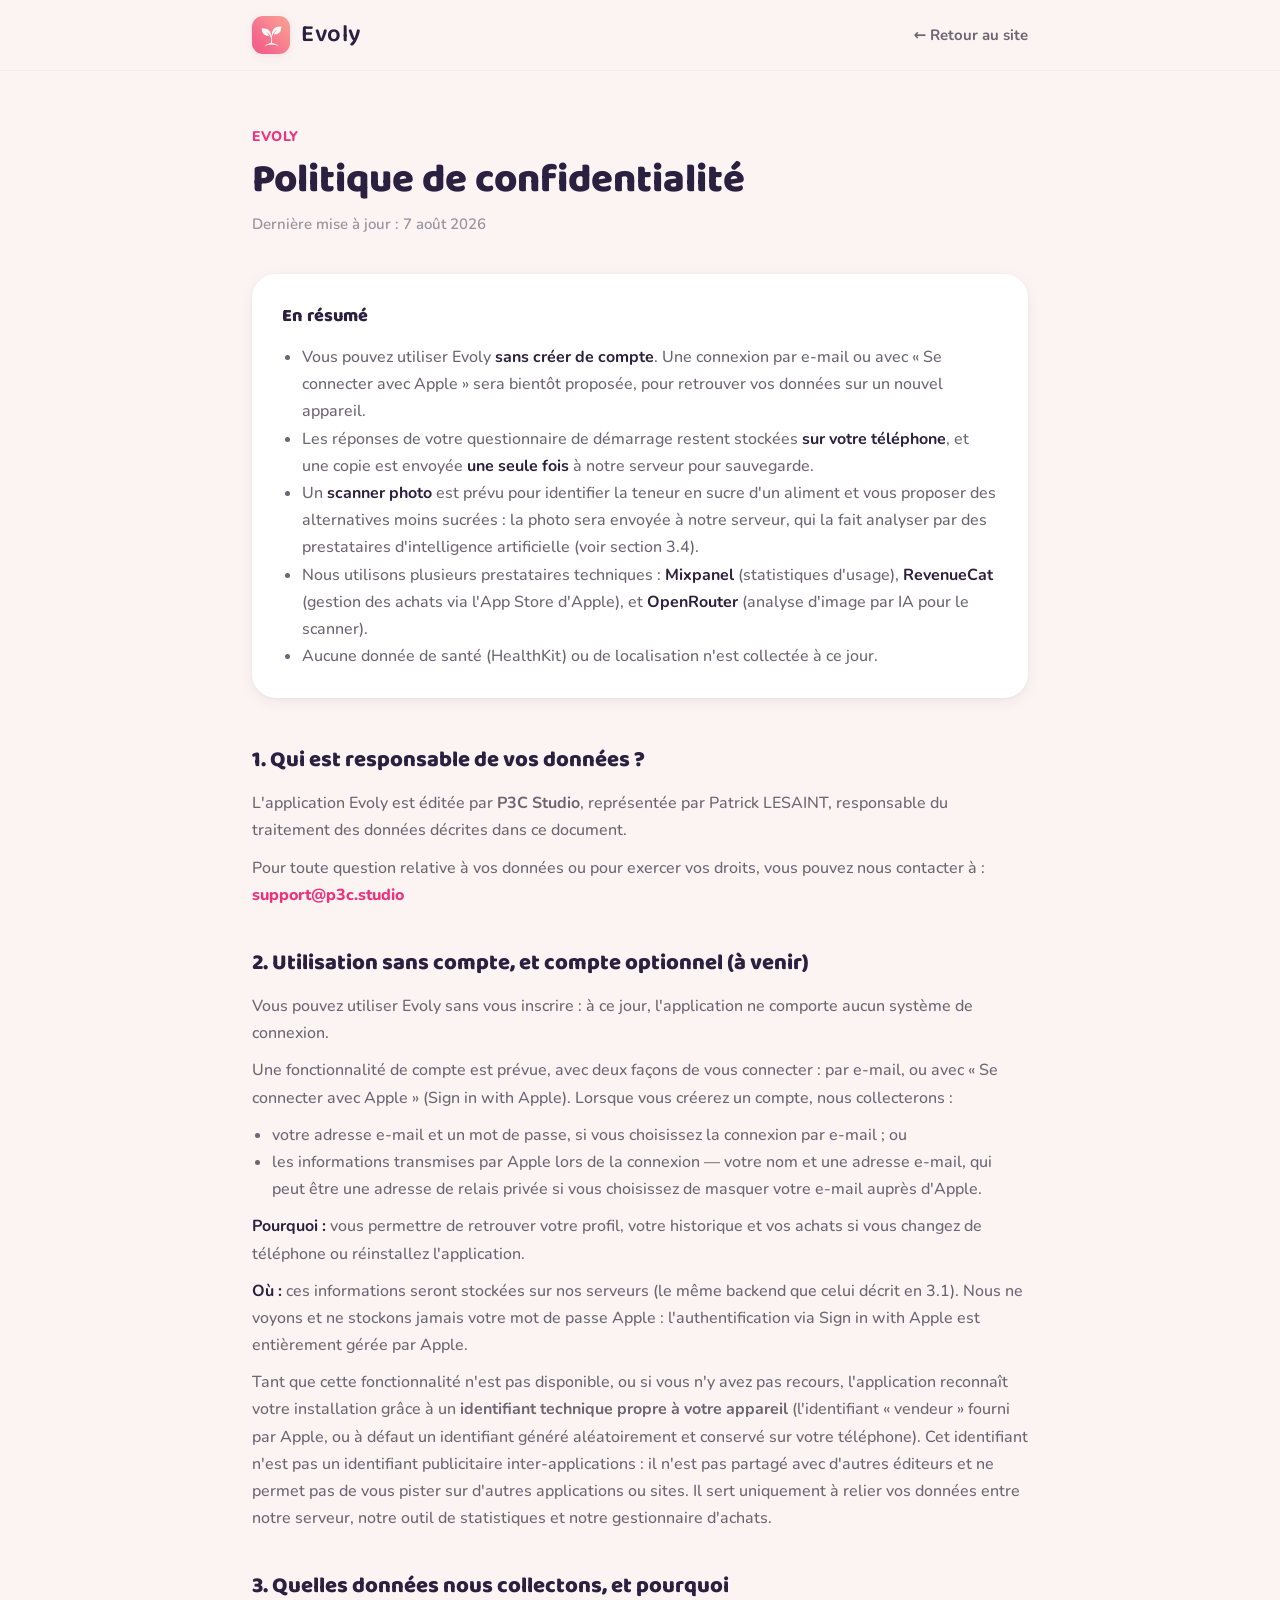
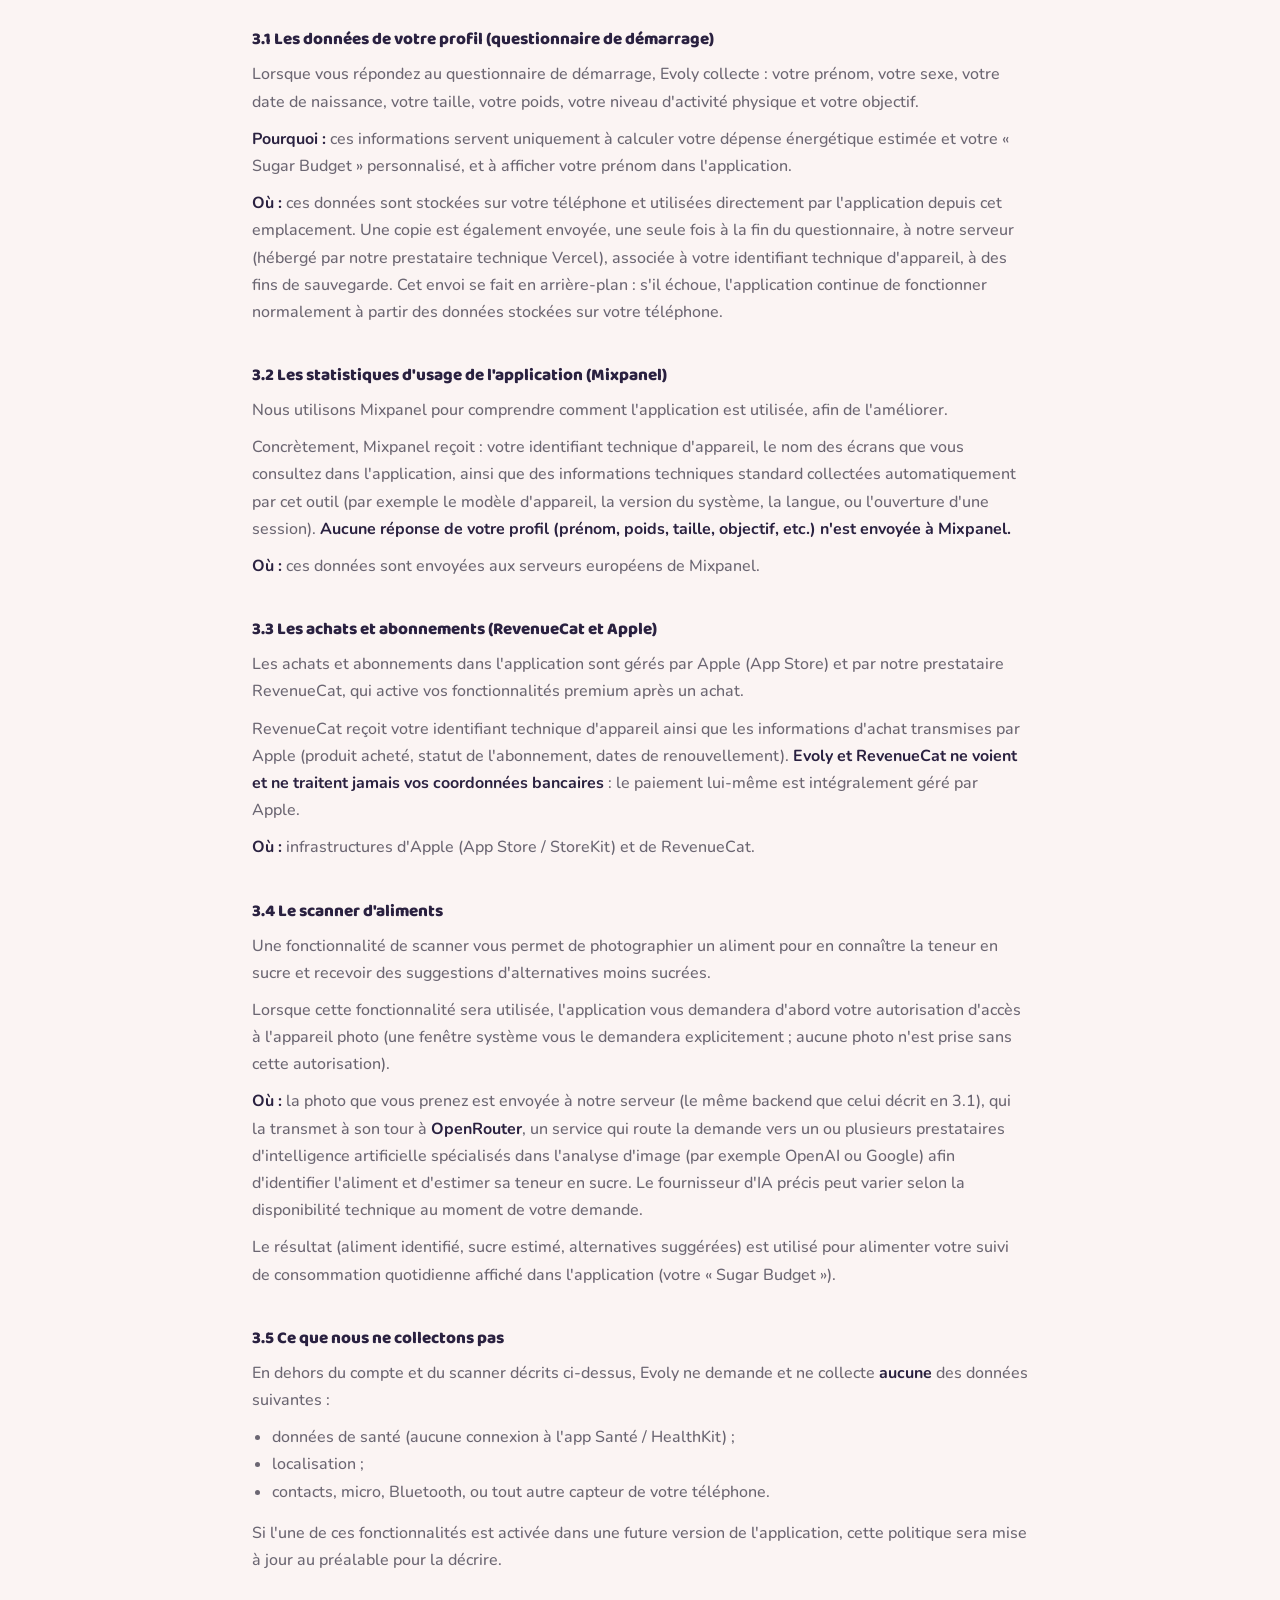
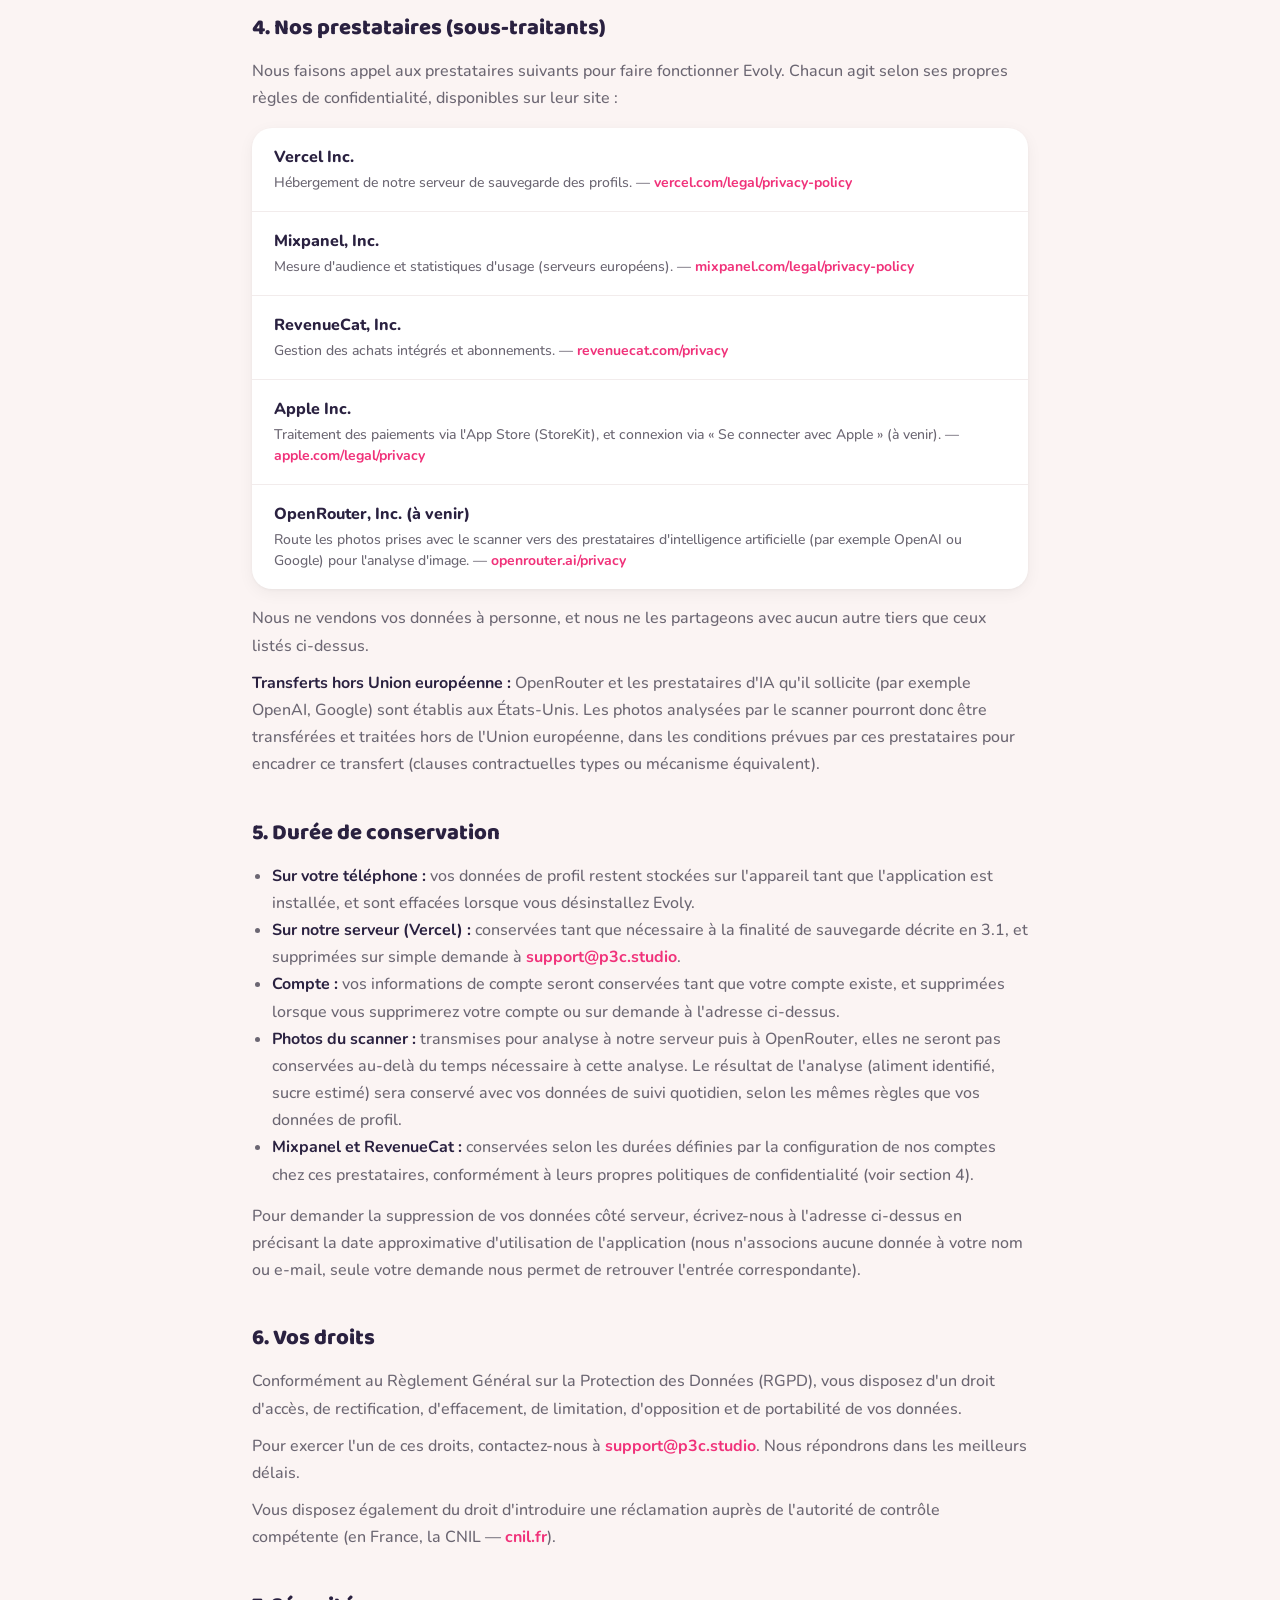
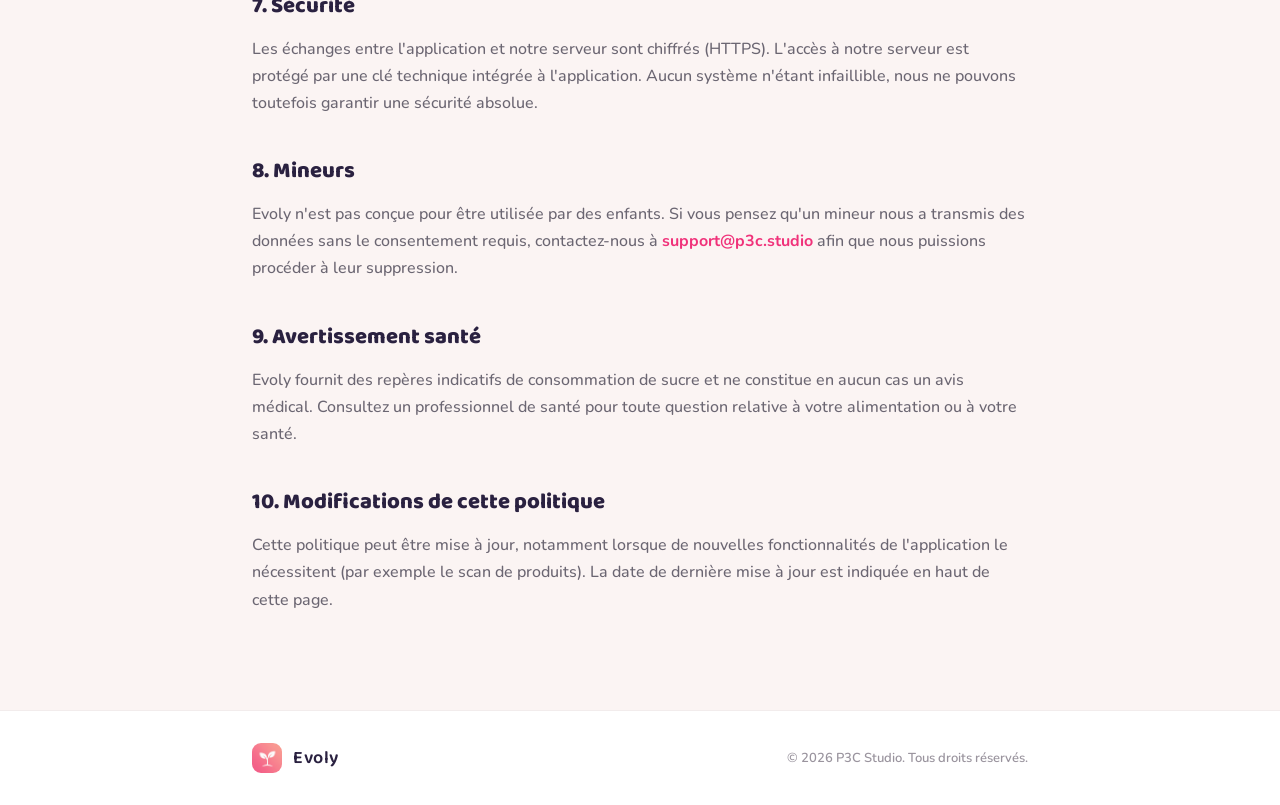
==== privacy.html @ 10288453 "Import initial" ====
<!DOCTYPE html>
<html lang="fr">

<head>
  <meta charset="utf-8">
  <meta name="viewport" content="width=device-width, initial-scale=1">
  <title>Politique de confidentialité — Evoly</title>
  <meta name="description" content="Politique de confidentialité de l'application Evoly, éditée par P3C Studio.">
  <link rel="icon" type="image/png" href="assets/app-icon.png">
  <link rel="apple-touch-icon" href="assets/app-icon.png">
  <link rel="stylesheet" href="css/style.css">
</head>

<body>
  <div style="background:var(--surface-app);font-family:var(--font-body);color:var(--text-strong);overflow-x:hidden">

    <!-- NAV -->
    <header
      style="position:sticky;top:0;z-index:50;backdrop-filter:blur(12px);background:rgba(251,244,243,.82);border-bottom:1px solid var(--divider)">
      <div
        style="max-width:840px;margin:0 auto;padding:16px 32px;display:flex;align-items:center;justify-content:space-between">
        <a href="index.html" style="display:flex;align-items:center;gap:11px">
          <img src="assets/app-icon.png"
            style="width:38px;height:38px;border-radius:11px;object-fit:cover;box-shadow:var(--shadow-badge)"
            alt="Evoly" />
          <span style="font:600 24px/1 var(--font-display);letter-spacing:.5px;color:var(--text-heading)">Evoly</span>
        </a>
        <a href="index.html" style="font:700 15px var(--font-body);color:var(--text-secondary)">← Retour au site</a>
      </div>
    </header>

    <!-- CONTENT -->
    <main style="max-width:840px;margin:0 auto;padding:56px 32px 96px">

      <div style="margin-bottom:40px">
        <div style="font:800 14px var(--font-body);letter-spacing:.6px;color:var(--evoly-pink);margin-bottom:12px">EVOLY
        </div>
        <h1 style="margin:0 0 12px;font:800 40px/1.1 var(--font-display);color:var(--text-heading)">Politique de
          confidentialité</h1>
        <p style="margin:0;font:600 15px var(--font-body);color:var(--text-muted)">Dernière mise à jour : 7 août 2026
        </p>
      </div>

      <!-- Résumé -->
      <div
        style="background:var(--surface-card);border-radius:24px;box-shadow:var(--shadow-card);padding:28px 30px;margin-bottom:44px">
        <h2 style="margin:0 0 14px;font:800 18px var(--font-display);color:var(--text-heading)">En résumé</h2>
        <ul style="margin:0;padding-left:20px;font:500 16px/1.7 var(--font-body);color:var(--text-secondary)">
          <li>Vous pouvez utiliser Evoly <strong style="color:var(--text-heading)">sans créer de compte</strong>. Une
            connexion par e-mail ou avec « Se connecter avec Apple » sera bientôt proposée, pour retrouver vos données
            sur un nouvel appareil.</li>
          <li>Les réponses de votre questionnaire de démarrage restent stockées <strong
              style="color:var(--text-heading)">sur votre téléphone</strong>, et une copie est envoyée <strong
              style="color:var(--text-heading)">une seule fois</strong> à notre serveur pour sauvegarde.</li>
          <li>Un <strong style="color:var(--text-heading)">scanner photo</strong> est prévu pour identifier la teneur en
            sucre d'un aliment et vous proposer des alternatives moins sucrées : la photo sera envoyée à notre serveur,
            qui la fait analyser par des prestataires d'intelligence artificielle (voir section 3.4).</li>
          <li>Nous utilisons plusieurs prestataires techniques : <strong
              style="color:var(--text-heading)">Mixpanel</strong> (statistiques d'usage), <strong
              style="color:var(--text-heading)">RevenueCat</strong> (gestion des achats via l'App Store d'Apple), et
            <strong style="color:var(--text-heading)">OpenRouter</strong> (analyse d'image par IA pour le scanner).
          </li>
          <li>Aucune donnée de santé (HealthKit) ou de localisation n'est collectée à ce jour.</li>
        </ul>
      </div>

      <!-- 1 -->
      <section style="margin-bottom:36px">
        <h2 style="margin:0 0 12px;font:800 22px var(--font-display);color:var(--text-heading)">1. Qui est responsable
          de vos données ?</h2>
        <p style="margin:0 0 10px;font:500 16px/1.7 var(--font-body);color:var(--text-secondary)">L'application Evoly
          est éditée par <strong>P3C Studio</strong>, représentée par Patrick LESAINT, responsable du traitement des
          données décrites dans ce document.
        </p>
        <p style="margin:0;font:500 16px/1.7 var(--font-body);color:var(--text-secondary)">Pour toute question relative
          à vos données ou pour exercer vos droits, vous pouvez nous contacter à :<br><a
            href="mailto:support@p3c.studio" style="font-weight:800;color:var(--evoly-pink)">support@p3c.studio</a></p>
      </section>

      <!-- 2 -->
      <section style="margin-bottom:36px">
        <h2 style="margin:0 0 12px;font:800 22px var(--font-display);color:var(--text-heading)">2. Utilisation sans
          compte, et compte optionnel (à venir)</h2>
        <p style="margin:0 0 10px;font:500 16px/1.7 var(--font-body);color:var(--text-secondary)">Vous pouvez utiliser
          Evoly sans vous inscrire : à ce jour, l'application ne comporte aucun système de connexion.</p>
        <p style="margin:0 0 10px;font:500 16px/1.7 var(--font-body);color:var(--text-secondary)">Une fonctionnalité de
          compte est prévue, avec deux façons de vous connecter : par e-mail, ou avec « Se connecter avec Apple » (Sign
          in with Apple). Lorsque vous créerez un compte, nous collecterons :</p>
        <ul style="margin:0 0 10px;padding-left:20px;font:500 16px/1.7 var(--font-body);color:var(--text-secondary)">
          <li>votre adresse e-mail et un mot de passe, si vous choisissez la connexion par e-mail ; ou</li>
          <li>les informations transmises par Apple lors de la connexion — votre nom et une adresse e-mail, qui peut
            être une adresse de relais privée si vous choisissez de masquer votre e-mail auprès d'Apple.</li>
        </ul>
        <p style="margin:0 0 10px;font:500 16px/1.7 var(--font-body);color:var(--text-secondary)"><strong
            style="color:var(--text-heading)">Pourquoi :</strong> vous permettre de retrouver votre profil, votre
          historique et vos achats si vous changez de téléphone ou réinstallez l'application.</p>
        <p style="margin:0 0 10px;font:500 16px/1.7 var(--font-body);color:var(--text-secondary)"><strong
            style="color:var(--text-heading)">Où :</strong> ces informations seront stockées sur nos serveurs (le même
          backend que celui décrit en 3.1). Nous ne voyons et ne stockons jamais votre mot de passe Apple :
          l'authentification via Sign in with Apple est entièrement gérée par Apple.</p>
        <p style="margin:0;font:500 16px/1.7 var(--font-body);color:var(--text-secondary)">Tant que cette fonctionnalité
          n'est pas disponible, ou si vous n'y avez pas recours, l'application reconnaît votre installation grâce à un
          <strong>identifiant technique propre à votre appareil</strong> (l'identifiant « vendeur » fourni par Apple, ou
          à défaut un identifiant généré aléatoirement et conservé sur votre téléphone). Cet identifiant n'est pas un
          identifiant publicitaire inter-applications : il n'est pas partagé avec d'autres éditeurs et ne permet pas de
          vous pister sur d'autres applications ou sites. Il sert uniquement à relier vos données entre notre serveur,
          notre outil de statistiques et notre gestionnaire d'achats.
        </p>
      </section>

      <!-- 3 -->
      <section style="margin-bottom:36px">
        <h2 style="margin:0 0 12px;font:800 22px var(--font-display);color:var(--text-heading)">3. Quelles données nous
          collectons, et pourquoi</h2>

        <h3 style="margin:22px 0 8px;font:800 17px var(--font-display);color:var(--text-heading)">3.1 Les données de
          votre profil (questionnaire de démarrage)</h3>
        <p style="margin:0 0 10px;font:500 16px/1.7 var(--font-body);color:var(--text-secondary)">Lorsque vous répondez
          au questionnaire de démarrage, Evoly collecte : votre prénom, votre sexe, votre date de naissance, votre
          taille, votre poids, votre niveau d'activité physique et votre objectif.</p>
        <p style="margin:0 0 10px;font:500 16px/1.7 var(--font-body);color:var(--text-secondary)"><strong
            style="color:var(--text-heading)">Pourquoi :</strong> ces informations servent uniquement à calculer votre
          dépense énergétique estimée et votre « Sugar Budget » personnalisé, et à afficher votre prénom dans
          l'application.</p>
        <p style="margin:0;font:500 16px/1.7 var(--font-body);color:var(--text-secondary)"><strong
            style="color:var(--text-heading)">Où :</strong> ces données sont stockées sur votre téléphone et utilisées
          directement par l'application depuis cet emplacement. Une copie est également envoyée, une seule fois à la fin
          du questionnaire, à notre serveur (hébergé par notre prestataire technique Vercel), associée à votre
          identifiant technique d'appareil, à des fins de sauvegarde. Cet envoi se fait en arrière-plan : s'il échoue,
          l'application continue de fonctionner normalement à partir des données stockées sur votre téléphone.</p>
      </section>

      <section style="margin-bottom:36px">
        <h3 style="margin:0 0 8px;font:800 17px var(--font-display);color:var(--text-heading)">3.2 Les statistiques
          d'usage de l'application (Mixpanel)</h3>
        <p style="margin:0 0 10px;font:500 16px/1.7 var(--font-body);color:var(--text-secondary)">Nous utilisons
          Mixpanel pour comprendre comment l'application est utilisée, afin de l'améliorer.</p>
        <p style="margin:0 0 10px;font:500 16px/1.7 var(--font-body);color:var(--text-secondary)">Concrètement, Mixpanel
          reçoit : votre identifiant technique d'appareil, le nom des écrans que vous consultez dans l'application,
          ainsi que des informations techniques standard collectées automatiquement par cet outil (par exemple le modèle
          d'appareil, la version du système, la langue, ou l'ouverture d'une session). <strong
            style="color:var(--text-heading)">Aucune réponse de votre profil (prénom, poids, taille, objectif, etc.)
            n'est envoyée à Mixpanel.</strong></p>
        <p style="margin:0;font:500 16px/1.7 var(--font-body);color:var(--text-secondary)"><strong
            style="color:var(--text-heading)">Où :</strong> ces données sont envoyées aux serveurs européens de
          Mixpanel.</p>
      </section>

      <section style="margin-bottom:36px">
        <h3 style="margin:0 0 8px;font:800 17px var(--font-display);color:var(--text-heading)">3.3 Les achats et
          abonnements (RevenueCat et Apple)</h3>
        <p style="margin:0 0 10px;font:500 16px/1.7 var(--font-body);color:var(--text-secondary)">Les achats et
          abonnements dans l'application sont gérés par Apple (App Store) et par notre prestataire RevenueCat, qui
          active vos fonctionnalités premium après un achat.</p>
        <p style="margin:0 0 10px;font:500 16px/1.7 var(--font-body);color:var(--text-secondary)">RevenueCat reçoit
          votre identifiant technique d'appareil ainsi que les informations d'achat transmises par Apple (produit
          acheté, statut de l'abonnement, dates de renouvellement). <strong style="color:var(--text-heading)">Evoly et
            RevenueCat ne voient et ne traitent jamais vos coordonnées bancaires</strong> : le paiement lui-même est
          intégralement géré par Apple.</p>
        <p style="margin:0;font:500 16px/1.7 var(--font-body);color:var(--text-secondary)"><strong
            style="color:var(--text-heading)">Où :</strong> infrastructures d'Apple (App Store / StoreKit) et de
          RevenueCat.</p>
      </section>

      <section style="margin-bottom:36px">
        <h3 style="margin:0 0 8px;font:800 17px var(--font-display);color:var(--text-heading)">3.4 Le scanner d'aliments
        </h3>
        <p style="margin:0 0 10px;font:500 16px/1.7 var(--font-body);color:var(--text-secondary)">Une fonctionnalité de
          scanner vous permet de photographier un aliment pour en connaître la teneur en sucre et
          recevoir des suggestions d'alternatives moins sucrées.</p>
        <p style="margin:0 0 10px;font:500 16px/1.7 var(--font-body);color:var(--text-secondary)">Lorsque cette
          fonctionnalité sera utilisée, l'application vous demandera d'abord votre autorisation d'accès à l'appareil
          photo (une fenêtre système vous le demandera explicitement ; aucune photo n'est prise sans cette
          autorisation).</p>
        <p style="margin:0 0 10px;font:500 16px/1.7 var(--font-body);color:var(--text-secondary)"><strong
            style="color:var(--text-heading)">Où :</strong> la photo que vous prenez est envoyée à notre serveur (le
          même backend que celui décrit en 3.1), qui la transmet à son tour à <strong
            style="color:var(--text-heading)">OpenRouter</strong>, un service qui route la demande vers un ou plusieurs
          prestataires d'intelligence artificielle spécialisés dans l'analyse d'image (par exemple OpenAI ou Google)
          afin d'identifier l'aliment et d'estimer sa teneur en sucre. Le fournisseur d'IA précis peut varier selon la
          disponibilité technique au moment de votre demande.</p>
        <p style="margin:0;font:500 16px/1.7 var(--font-body);color:var(--text-secondary)">Le résultat (aliment
          identifié, sucre estimé, alternatives suggérées) est utilisé pour alimenter votre suivi de consommation
          quotidienne affiché dans l'application (votre « Sugar Budget »).</p>
      </section>

      <section style="margin-bottom:36px">
        <h3 style="margin:0 0 8px;font:800 17px var(--font-display);color:var(--text-heading)">3.5 Ce que nous ne
          collectons pas</h3>
        <p style="margin:0 0 10px;font:500 16px/1.7 var(--font-body);color:var(--text-secondary)">En dehors du compte et
          du scanner décrits ci-dessus, Evoly ne demande et ne collecte <strong
            style="color:var(--text-heading)">aucune</strong> des données
          suivantes :</p>
        <ul style="margin:0;padding-left:20px;font:500 16px/1.7 var(--font-body);color:var(--text-secondary)">
          <li>données de santé (aucune connexion à l'app Santé / HealthKit) ;</li>
          <li>localisation ;</li>
          <li>contacts, micro, Bluetooth, ou tout autre capteur de votre téléphone.</li>
        </ul>
        <p style="margin:14px 0 0;font:500 16px/1.7 var(--font-body);color:var(--text-secondary)">Si l'une de ces
          fonctionnalités est activée dans une future version de l'application, cette politique sera mise à jour au
          préalable pour la décrire.</p>
      </section>

      <!-- 4 -->
      <section style="margin-bottom:36px">
        <h2 style="margin:0 0 12px;font:800 22px var(--font-display);color:var(--text-heading)">4. Nos prestataires
          (sous-traitants)</h2>
        <p style="margin:0 0 16px;font:500 16px/1.7 var(--font-body);color:var(--text-secondary)">Nous faisons appel aux
          prestataires suivants pour faire fonctionner Evoly. Chacun agit selon ses propres règles de confidentialité,
          disponibles sur leur site :</p>
        <div style="background:var(--surface-card);border-radius:20px;box-shadow:var(--shadow-card);overflow:hidden">
          <div style="padding:18px 22px;border-bottom:1px solid var(--divider)">
            <div style="font:800 16px var(--font-body);color:var(--text-heading)">Vercel Inc.</div>
            <div style="margin-top:4px;font:500 14px/1.5 var(--font-body);color:var(--text-secondary)">Hébergement de
              notre serveur de sauvegarde des profils. — <a href="https://vercel.com/legal/privacy-policy"
                style="color:var(--evoly-pink);font-weight:700">vercel.com/legal/privacy-policy</a></div>
          </div>
          <div style="padding:18px 22px;border-bottom:1px solid var(--divider)">
            <div style="font:800 16px var(--font-body);color:var(--text-heading)">Mixpanel, Inc.</div>
            <div style="margin-top:4px;font:500 14px/1.5 var(--font-body);color:var(--text-secondary)">Mesure d'audience
              et statistiques d'usage (serveurs européens). — <a href="https://mixpanel.com/legal/privacy-policy/"
                style="color:var(--evoly-pink);font-weight:700">mixpanel.com/legal/privacy-policy</a></div>
          </div>
          <div style="padding:18px 22px;border-bottom:1px solid var(--divider)">
            <div style="font:800 16px var(--font-body);color:var(--text-heading)">RevenueCat, Inc.</div>
            <div style="margin-top:4px;font:500 14px/1.5 var(--font-body);color:var(--text-secondary)">Gestion des
              achats intégrés et abonnements. — <a href="https://www.revenuecat.com/privacy"
                style="color:var(--evoly-pink);font-weight:700">revenuecat.com/privacy</a></div>
          </div>
          <div style="padding:18px 22px;border-bottom:1px solid var(--divider)">
            <div style="font:800 16px var(--font-body);color:var(--text-heading)">Apple Inc.</div>
            <div style="margin-top:4px;font:500 14px/1.5 var(--font-body);color:var(--text-secondary)">Traitement des
              paiements via l'App Store (StoreKit), et connexion via « Se connecter avec Apple » (à venir). — <a
                href="https://www.apple.com/legal/privacy/"
                style="color:var(--evoly-pink);font-weight:700">apple.com/legal/privacy</a></div>
          </div>
          <div style="padding:18px 22px">
            <div style="font:800 16px var(--font-body);color:var(--text-heading)">OpenRouter, Inc. (à venir)</div>
            <div style="margin-top:4px;font:500 14px/1.5 var(--font-body);color:var(--text-secondary)">Route les photos
              prises avec le scanner vers des prestataires d'intelligence artificielle (par exemple OpenAI ou Google)
              pour l'analyse d'image. — <a href="https://openrouter.ai/privacy"
                style="color:var(--evoly-pink);font-weight:700">openrouter.ai/privacy</a></div>
          </div>
        </div>
        <p style="margin:16px 0 10px;font:500 16px/1.7 var(--font-body);color:var(--text-secondary)">Nous ne vendons vos
          données à personne, et nous ne les partageons avec aucun autre tiers que ceux listés ci-dessus.</p>
        <p style="margin:0;font:500 16px/1.7 var(--font-body);color:var(--text-secondary)"><strong
            style="color:var(--text-heading)">Transferts hors Union européenne :</strong> OpenRouter et les prestataires
          d'IA qu'il sollicite (par exemple OpenAI, Google) sont établis aux États-Unis. Les photos analysées par le
          scanner pourront donc être transférées et traitées hors de l'Union européenne, dans les conditions prévues par
          ces prestataires pour encadrer ce transfert (clauses contractuelles types ou mécanisme équivalent).</p>
      </section>

      <!-- 5 -->
      <section style="margin-bottom:36px">
        <h2 style="margin:0 0 12px;font:800 22px var(--font-display);color:var(--text-heading)">5. Durée de conservation
        </h2>
        <ul style="margin:0;padding-left:20px;font:500 16px/1.7 var(--font-body);color:var(--text-secondary)">
          <li><strong style="color:var(--text-heading)">Sur votre téléphone :</strong> vos données de profil restent
            stockées sur l'appareil tant que l'application est installée, et sont effacées lorsque vous désinstallez
            Evoly.</li>
          <li><strong style="color:var(--text-heading)">Sur notre serveur (Vercel) :</strong> conservées tant que
            nécessaire à la finalité de sauvegarde décrite en 3.1, et supprimées sur simple demande à <a
              href="mailto:support@p3c.studio" style="color:var(--evoly-pink);font-weight:700">support@p3c.studio</a>.
          </li>
          <li><strong style="color:var(--text-heading)">Compte :</strong> vos informations de compte seront
            conservées tant que votre compte existe, et supprimées lorsque vous supprimerez votre compte ou sur demande
            à l'adresse ci-dessus.</li>
          <li><strong style="color:var(--text-heading)">Photos du scanner :</strong> transmises pour analyse à
            notre serveur puis à OpenRouter, elles ne seront pas conservées au-delà du temps nécessaire à cette analyse.
            Le résultat de l'analyse (aliment identifié, sucre estimé) sera conservé avec vos données de suivi
            quotidien, selon les mêmes règles que vos données de profil.</li>
          <li><strong style="color:var(--text-heading)">Mixpanel et RevenueCat :</strong> conservées selon les durées
            définies par la configuration de nos comptes chez ces prestataires, conformément à leurs propres politiques
            de confidentialité (voir section 4).</li>
        </ul>
        <p style="margin:14px 0 0;font:500 16px/1.7 var(--font-body);color:var(--text-secondary)">Pour demander la
          suppression de vos données côté serveur, écrivez-nous à l'adresse ci-dessus en précisant la date approximative
          d'utilisation de l'application (nous n'associons aucune donnée à votre nom ou e-mail, seule votre demande nous
          permet de retrouver l'entrée correspondante).</p>
      </section>

      <!-- 6 -->
      <section style="margin-bottom:36px">
        <h2 style="margin:0 0 12px;font:800 22px var(--font-display);color:var(--text-heading)">6. Vos droits</h2>
        <p style="margin:0 0 10px;font:500 16px/1.7 var(--font-body);color:var(--text-secondary)">Conformément au
          Règlement Général sur la Protection des Données (RGPD), vous disposez d'un droit d'accès, de rectification,
          d'effacement, de limitation, d'opposition et de portabilité de vos données.</p>
        <p style="margin:0 0 10px;font:500 16px/1.7 var(--font-body);color:var(--text-secondary)">Pour exercer l'un de
          ces droits, contactez-nous à <a href="mailto:support@p3c.studio"
            style="color:var(--evoly-pink);font-weight:700">support@p3c.studio</a>. Nous répondrons dans les meilleurs
          délais.</p>
        <p style="margin:0;font:500 16px/1.7 var(--font-body);color:var(--text-secondary)">Vous disposez également du
          droit d'introduire une réclamation auprès de l'autorité de contrôle compétente (en France, la CNIL — <a
            href="https://www.cnil.fr" style="color:var(--evoly-pink);font-weight:700">cnil.fr</a>).</p>
      </section>

      <!-- 7 -->
      <section style="margin-bottom:36px">
        <h2 style="margin:0 0 12px;font:800 22px var(--font-display);color:var(--text-heading)">7. Sécurité</h2>
        <p style="margin:0;font:500 16px/1.7 var(--font-body);color:var(--text-secondary)">Les échanges entre
          l'application et notre serveur sont chiffrés (HTTPS). L'accès à notre serveur est protégé par une clé
          technique intégrée à l'application. Aucun système n'étant infaillible, nous ne pouvons toutefois garantir une
          sécurité absolue.</p>
      </section>

      <!-- 8 -->
      <section style="margin-bottom:36px">
        <h2 style="margin:0 0 12px;font:800 22px var(--font-display);color:var(--text-heading)">8. Mineurs</h2>
        <p style="margin:0;font:500 16px/1.7 var(--font-body);color:var(--text-secondary)">Evoly n'est pas conçue pour
          être utilisée par des enfants. Si vous pensez qu'un mineur nous a transmis des données sans le consentement
          requis, contactez-nous à <a href="mailto:support@p3c.studio"
            style="color:var(--evoly-pink);font-weight:700">support@p3c.studio</a> afin que nous puissions procéder à
          leur suppression.</p>
      </section>

      <!-- 9 -->
      <section style="margin-bottom:36px">
        <h2 style="margin:0 0 12px;font:800 22px var(--font-display);color:var(--text-heading)">9. Avertissement santé
        </h2>
        <p style="margin:0;font:500 16px/1.7 var(--font-body);color:var(--text-secondary)">Evoly fournit des repères
          indicatifs de consommation de sucre et ne constitue en aucun cas un avis médical. Consultez un professionnel
          de santé pour toute question relative à votre alimentation ou à votre santé.</p>
      </section>

      <!-- 10 -->
      <section style="margin-bottom:0">
        <h2 style="margin:0 0 12px;font:800 22px var(--font-display);color:var(--text-heading)">10. Modifications de
          cette politique</h2>
        <p style="margin:0;font:500 16px/1.7 var(--font-body);color:var(--text-secondary)">Cette politique peut être
          mise à jour, notamment lorsque de nouvelles fonctionnalités de l'application le nécessitent (par exemple le
          scan de produits). La date de dernière mise à jour est indiquée en haut de cette page.</p>
      </section>

    </main>

    <!-- FOOTER -->
    <footer style="background:var(--surface-card);border-top:1px solid var(--divider)">
      <div
        style="max-width:840px;margin:0 auto;padding:32px;display:flex;flex-wrap:wrap;align-items:center;justify-content:space-between;gap:16px">
        <div style="display:flex;align-items:center;gap:11px"><img src="assets/app-icon.png"
            style="width:30px;height:30px;border-radius:9px;object-fit:cover" alt="Evoly" /><span
            style="font:600 18px/1 var(--font-display);letter-spacing:.5px;color:var(--text-heading)">Evoly</span></div>
        <div style="font:600 13px var(--font-body);color:var(--text-muted)">© 2026 P3C Studio. Tous droits réservés.
        </div>
      </div>
    </footer>

  </div>
</body>

</html>
---- css/style.css ----
/* Evoly — design tokens (from the Evoly design system) + base reset. */
@import url("https://fonts.googleapis.com/css2?family=Baloo+2:wght@500;600;700;800&family=Nunito:ital,wght@0,400;0,500;0,600;0,700;0,800;1,400&display=swap");

:root {
  /* ---- Brand ---- */
  --evoly-pink: #F0327A;
  --evoly-orange: #FF7A45;
  --evoly-magenta: #E0299A;
  --evoly-pink-600: #D81E67;

  --gradient-brand: linear-gradient(90deg, #F0327A 0%, #FF7A45 100%);
  --gradient-brand-diagonal: linear-gradient(135deg, #F0327A 0%, #FF7A45 100%);
  --gradient-splash: linear-gradient(to top right, #F25288 0%, #F56B97 34%, #F88AA5 67%, #FBB29D 100%);
  --gradient-tint: linear-gradient(120deg, #FFF0F3 0%, #FFF3EC 100%);

  /* ---- Surfaces ---- */
  --surface-app: #FBF4F3;
  --surface-card: #FFFFFF;
  --surface-tint: #FDE9EC;
  --surface-tint-warm: #FFF2EA;
  --icon-badge: #FCE3E8;
  --pill-bg: #FFE7EE;

  /* ---- Text ---- */
  --text-heading: #2A2140;
  --text-strong: #141414;
  --text-secondary: #6B6672;
  --text-muted: #9A949E;
  --text-on-brand: #FFFFFF;

  /* ---- Lines ---- */
  --border-soft: #F1E7E8;
  --divider: #F2ECEC;

  /* ---- Semantic: sugar classification ---- */
  --sugar-good: #2FBE77;
  --sugar-good-bg: #E4F7EE;
  --sugar-moderate: #F5A623;
  --sugar-moderate-bg: #FDF0DA;
  --sugar-avoid: #F0327A;
  --sugar-avoid-bg: #FDE4EC;

  /* ---- Status ---- */
  --success: #2FBE77;
  --warning: #F5A623;
  --danger: #F0466B;
  --streak: #FF7A45;

  /* ---- Spacing ---- */
  --space-xs: 4px;
  --space-sm: 8px;
  --space-12: 12px;
  --space-md: 16px;
  --space-20: 20px;
  --space-lg: 24px;
  --space-xl: 32px;
  --space-40: 40px;
  --space-xxl: 48px;
  --space-64: 64px;
  --screen-gutter: 24px;
  --card-padding: 16px;
  --stack-gap: 12px;

  /* ---- Radius ---- */
  --radius-xs: 8px;
  --radius-sm: 12px;
  --radius-md: 16px;
  --radius-lg: 20px;
  --radius-xl: 24px;
  --radius-2xl: 28px;
  --radius-pill: 999px;
  --radius-badge: 999px;

  /* ---- Elevation ---- */
  --shadow-card: 0 4px 16px rgba(20, 20, 20, 0.05), 0 1px 3px rgba(20, 20, 20, 0.04);
  --shadow-card-soft: 0 6px 20px rgba(240, 50, 122, 0.06);
  --shadow-button: 0 8px 12px rgba(255, 122, 69, 0.35);
  --shadow-badge: 0 2px 8px rgba(240, 50, 122, 0.10);
  --shadow-modal: 0 20px 48px rgba(42, 33, 64, 0.18);

  /* ---- Typography ---- */
  --font-display: "Baloo 2", "Avenir Next Rounded", system-ui, sans-serif;
  --font-body: "Nunito", "Avenir Next", system-ui, -apple-system, sans-serif;
  --text-wordmark: 44px;
  --text-display: 34px;
  --text-title: 28px;
  --text-stat: 40px;
  --text-h3: 20px;
  --text-lg: 18px;
  --text-body-size: 16px;
  --text-sm: 15px;
  --text-xs: 13px;
  --text-cta: 17px;
  --weight-regular: 400;
  --weight-medium: 500;
  --weight-semibold: 600;
  --weight-bold: 700;
  --weight-extrabold: 800;
  --weight-black: 900;
  --leading-tight: 1.12;
  --leading-snug: 1.25;
  --leading-normal: 1.4;
  --leading-relaxed: 1.5;
  --tracking-wordmark: 1.5px;
  --tracking-normal: 0;
  --tracking-tight: -0.3px;
}

body { margin: 0; }
*, *::before, *::after { box-sizing: border-box; }
a { color: inherit; text-decoration: none; }
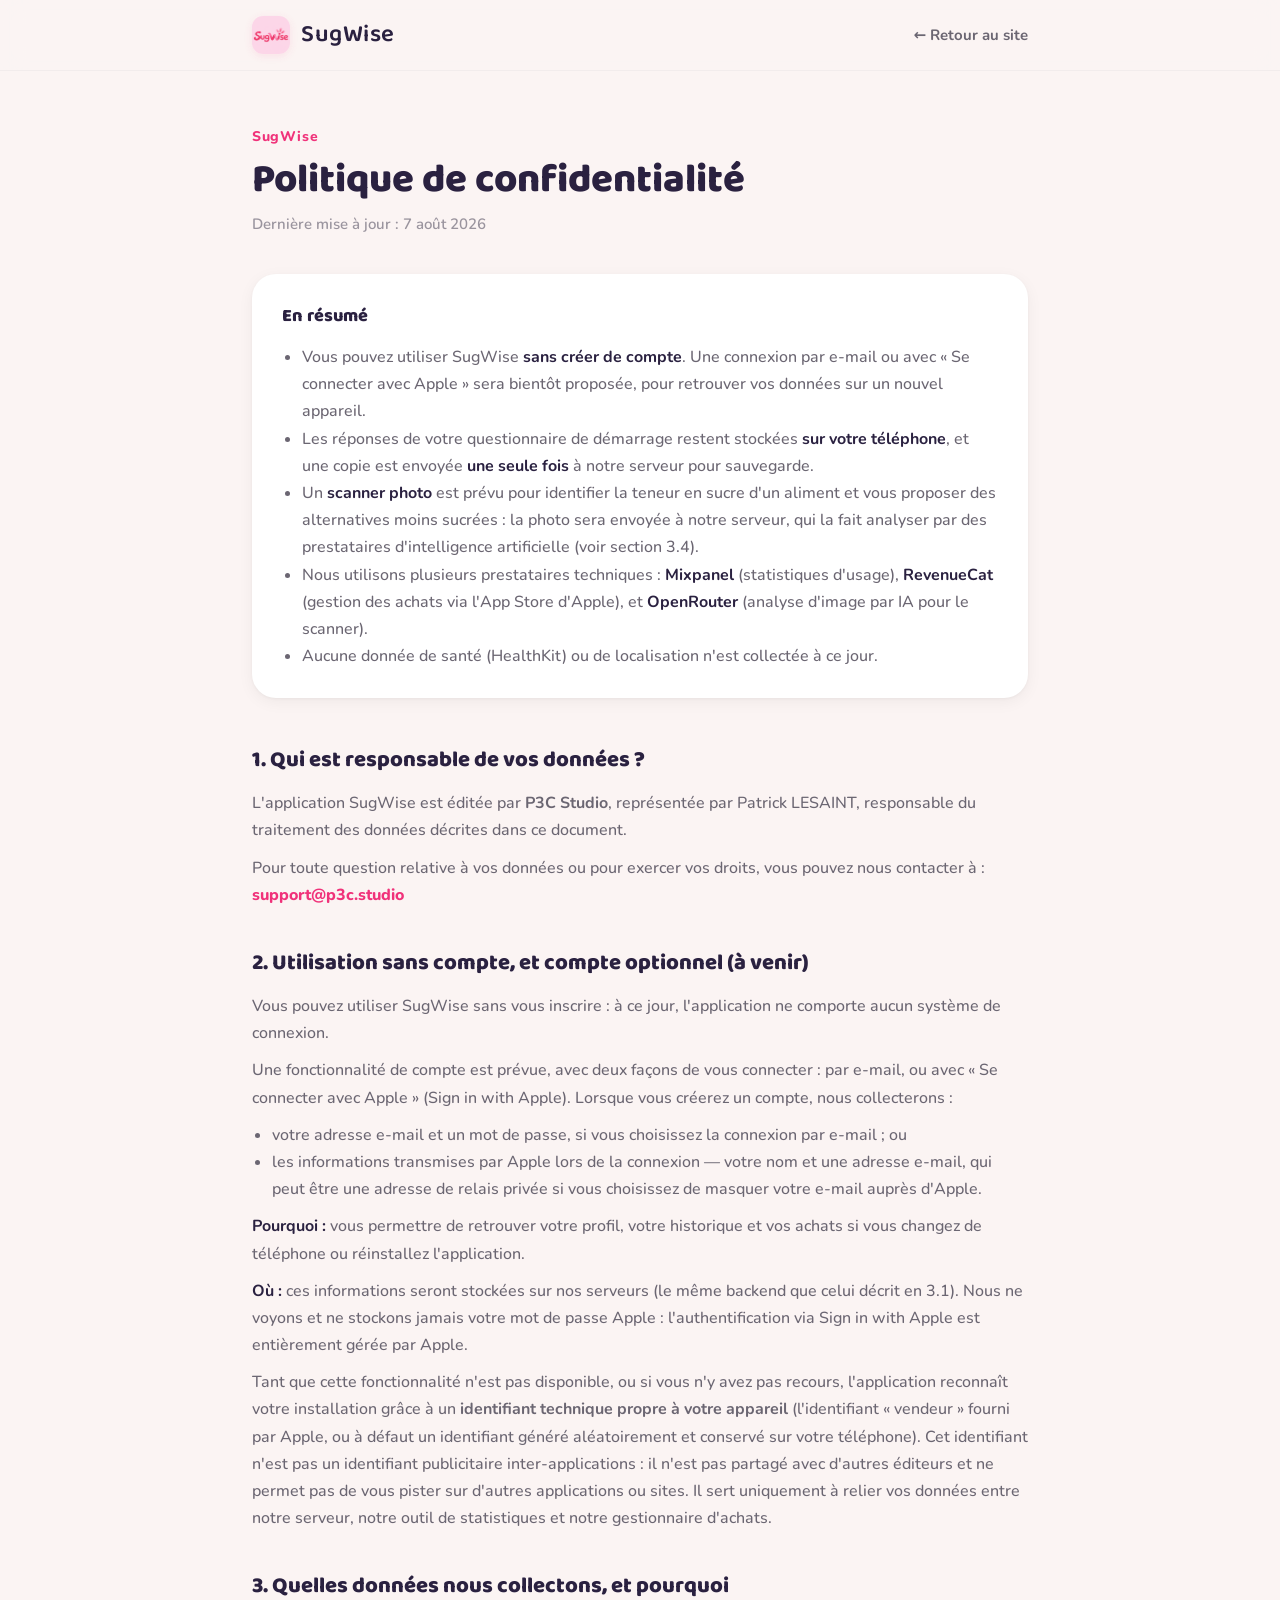
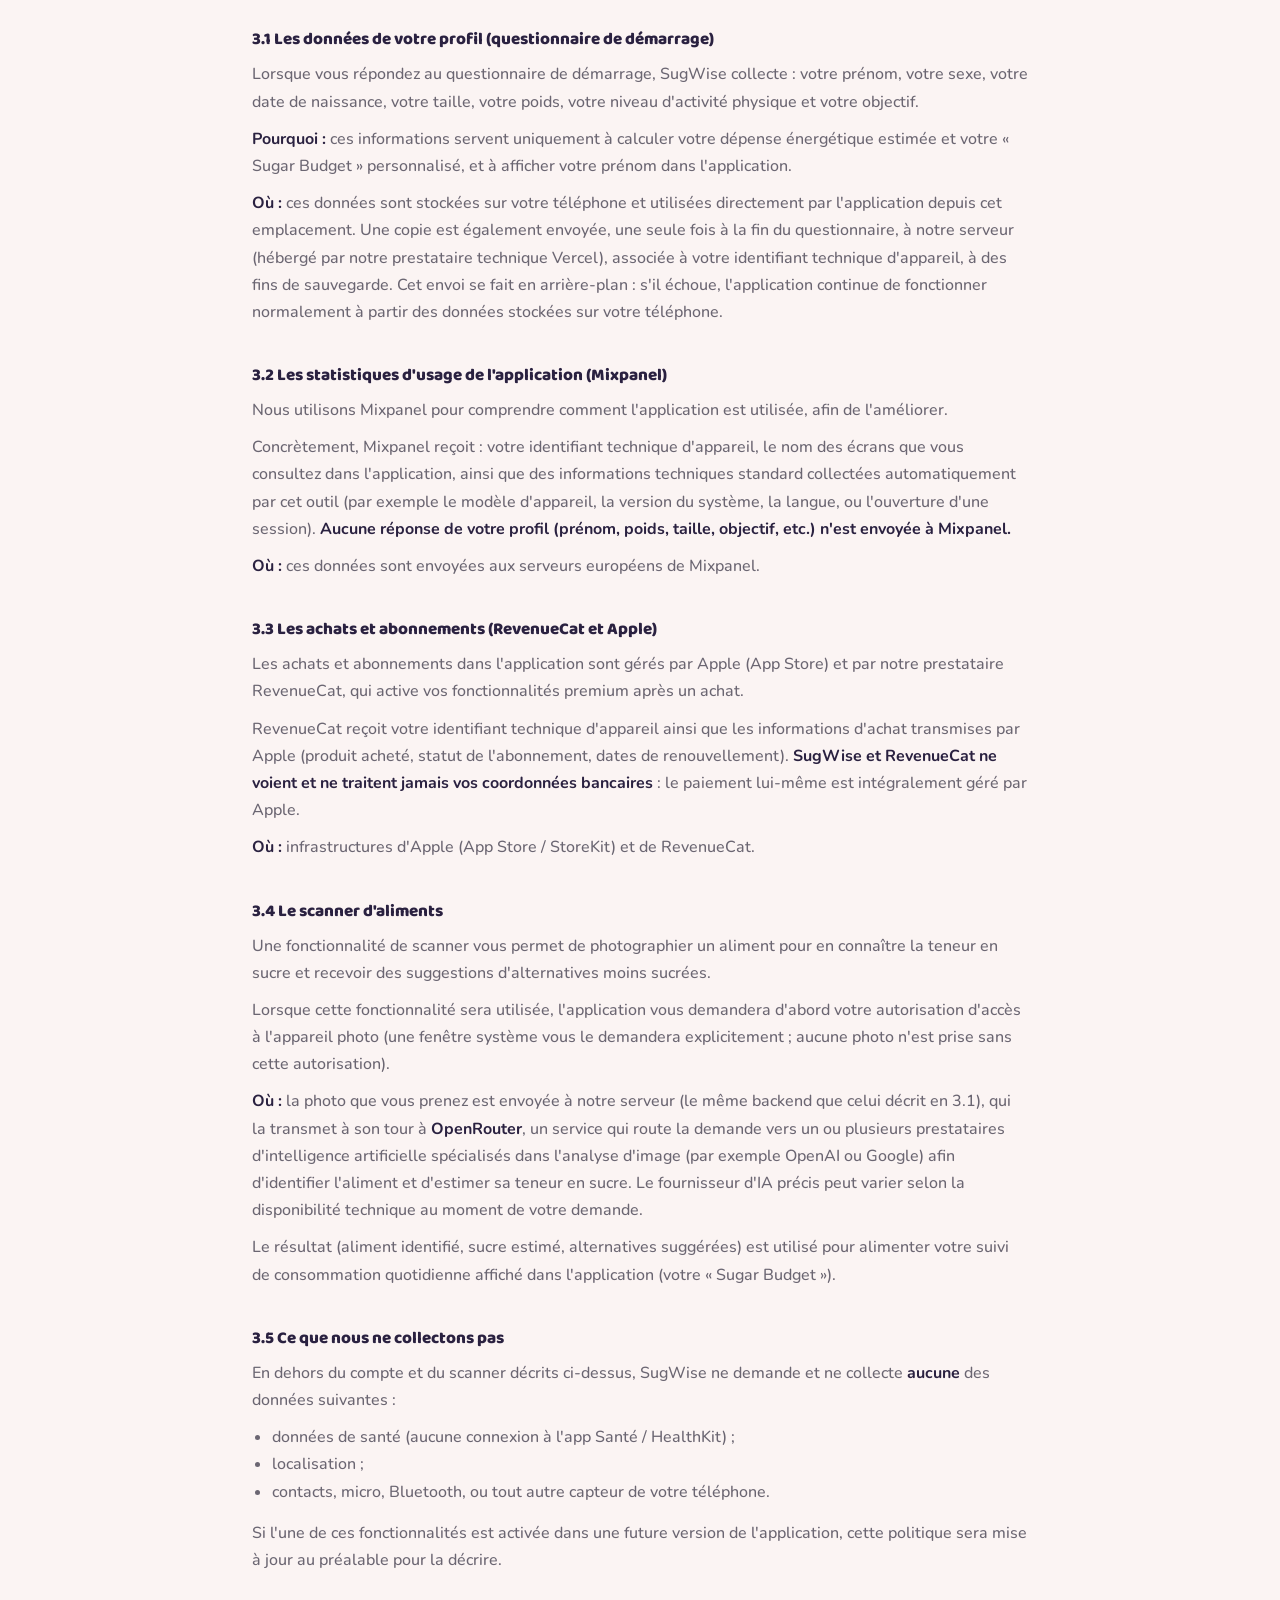
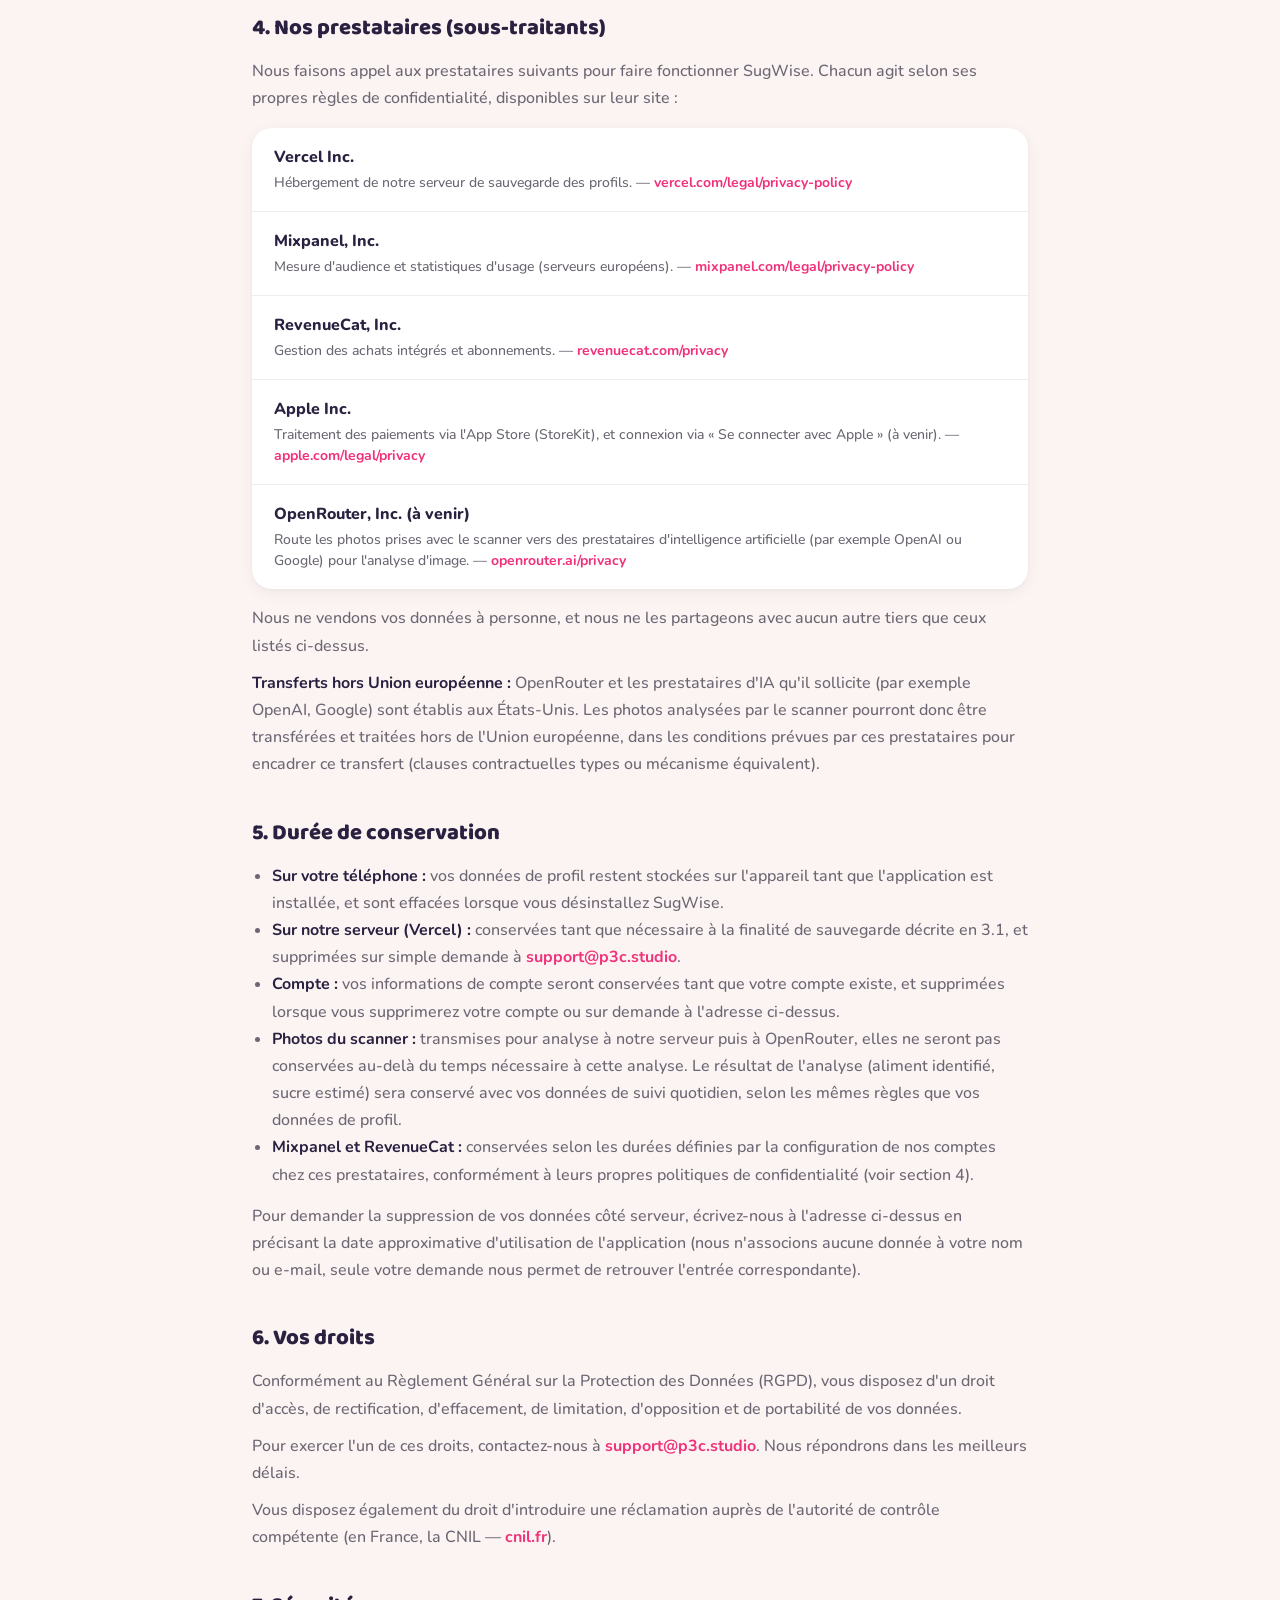
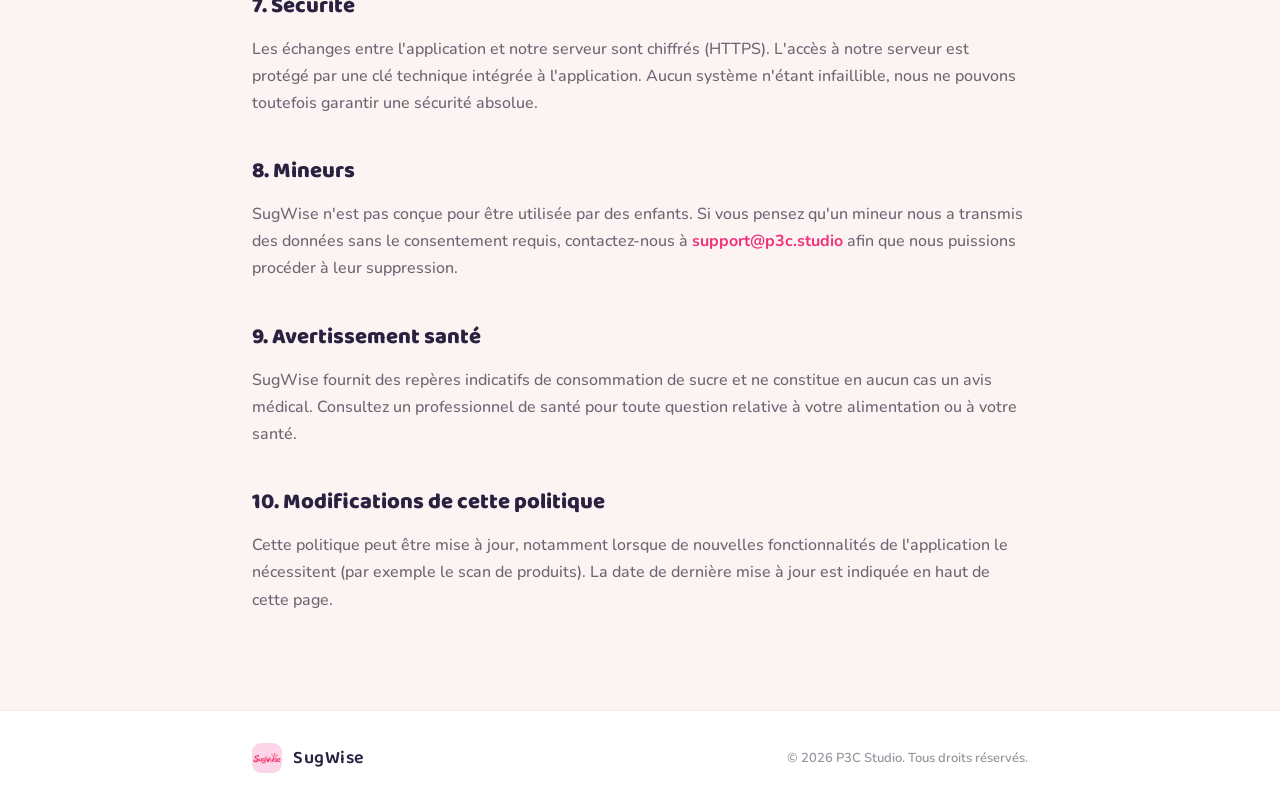
==== commit e119268c: ":sparkles: rebranding" ====
--- a/privacy.html
+++ b/privacy.html
@@ -4,8 +4,8 @@
 <head>
   <meta charset="utf-8">
   <meta name="viewport" content="width=device-width, initial-scale=1">
-  <title>Politique de confidentialité — Evoly</title>
-  <meta name="description" content="Politique de confidentialité de l'application Evoly, éditée par P3C Studio.">
+  <title>Politique de confidentialité — SugWise</title>
+  <meta name="description" content="Politique de confidentialité de l'application SugWise, éditée par P3C Studio.">
   <link rel="icon" type="image/png" href="assets/app-icon.png">
   <link rel="apple-touch-icon" href="assets/app-icon.png">
   <link rel="stylesheet" href="css/style.css">
@@ -22,8 +22,8 @@
         <a href="index.html" style="display:flex;align-items:center;gap:11px">
           <img src="assets/app-icon.png"
             style="width:38px;height:38px;border-radius:11px;object-fit:cover;box-shadow:var(--shadow-badge)"
-            alt="Evoly" />
-          <span style="font:600 24px/1 var(--font-display);letter-spacing:.5px;color:var(--text-heading)">Evoly</span>
+            alt="SugWise" />
+          <span style="font:600 24px/1 var(--font-display);letter-spacing:.5px;color:var(--text-heading)">SugWise</span>
         </a>
         <a href="index.html" style="font:700 15px var(--font-body);color:var(--text-secondary)">← Retour au site</a>
       </div>
@@ -33,7 +33,8 @@
     <main style="max-width:840px;margin:0 auto;padding:56px 32px 96px">
 
       <div style="margin-bottom:40px">
-        <div style="font:800 14px var(--font-body);letter-spacing:.6px;color:var(--evoly-pink);margin-bottom:12px">EVOLY
+        <div style="font:800 14px var(--font-body);letter-spacing:.6px;color:var(--sugwise-pink);margin-bottom:12px">
+          SugWise
         </div>
         <h1 style="margin:0 0 12px;font:800 40px/1.1 var(--font-display);color:var(--text-heading)">Politique de
           confidentialité</h1>
@@ -46,7 +47,7 @@
         style="background:var(--surface-card);border-radius:24px;box-shadow:var(--shadow-card);padding:28px 30px;margin-bottom:44px">
         <h2 style="margin:0 0 14px;font:800 18px var(--font-display);color:var(--text-heading)">En résumé</h2>
         <ul style="margin:0;padding-left:20px;font:500 16px/1.7 var(--font-body);color:var(--text-secondary)">
-          <li>Vous pouvez utiliser Evoly <strong style="color:var(--text-heading)">sans créer de compte</strong>. Une
+          <li>Vous pouvez utiliser SugWise <strong style="color:var(--text-heading)">sans créer de compte</strong>. Une
             connexion par e-mail ou avec « Se connecter avec Apple » sera bientôt proposée, pour retrouver vos données
             sur un nouvel appareil.</li>
           <li>Les réponses de votre questionnaire de démarrage restent stockées <strong
@@ -68,13 +69,14 @@
       <section style="margin-bottom:36px">
         <h2 style="margin:0 0 12px;font:800 22px var(--font-display);color:var(--text-heading)">1. Qui est responsable
           de vos données ?</h2>
-        <p style="margin:0 0 10px;font:500 16px/1.7 var(--font-body);color:var(--text-secondary)">L'application Evoly
+        <p style="margin:0 0 10px;font:500 16px/1.7 var(--font-body);color:var(--text-secondary)">L'application SugWise
           est éditée par <strong>P3C Studio</strong>, représentée par Patrick LESAINT, responsable du traitement des
           données décrites dans ce document.
         </p>
         <p style="margin:0;font:500 16px/1.7 var(--font-body);color:var(--text-secondary)">Pour toute question relative
           à vos données ou pour exercer vos droits, vous pouvez nous contacter à :<br><a
-            href="mailto:support@p3c.studio" style="font-weight:800;color:var(--evoly-pink)">support@p3c.studio</a></p>
+            href="mailto:support@p3c.studio" style="font-weight:800;color:var(--sugwise-pink)">support@p3c.studio</a>
+        </p>
       </section>
 
       <!-- 2 -->
@@ -82,7 +84,7 @@
         <h2 style="margin:0 0 12px;font:800 22px var(--font-display);color:var(--text-heading)">2. Utilisation sans
           compte, et compte optionnel (à venir)</h2>
         <p style="margin:0 0 10px;font:500 16px/1.7 var(--font-body);color:var(--text-secondary)">Vous pouvez utiliser
-          Evoly sans vous inscrire : à ce jour, l'application ne comporte aucun système de connexion.</p>
+          SugWise sans vous inscrire : à ce jour, l'application ne comporte aucun système de connexion.</p>
         <p style="margin:0 0 10px;font:500 16px/1.7 var(--font-body);color:var(--text-secondary)">Une fonctionnalité de
           compte est prévue, avec deux façons de vous connecter : par e-mail, ou avec « Se connecter avec Apple » (Sign
           in with Apple). Lorsque vous créerez un compte, nous collecterons :</p>
@@ -116,7 +118,7 @@
         <h3 style="margin:22px 0 8px;font:800 17px var(--font-display);color:var(--text-heading)">3.1 Les données de
           votre profil (questionnaire de démarrage)</h3>
         <p style="margin:0 0 10px;font:500 16px/1.7 var(--font-body);color:var(--text-secondary)">Lorsque vous répondez
-          au questionnaire de démarrage, Evoly collecte : votre prénom, votre sexe, votre date de naissance, votre
+          au questionnaire de démarrage, SugWise collecte : votre prénom, votre sexe, votre date de naissance, votre
           taille, votre poids, votre niveau d'activité physique et votre objectif.</p>
         <p style="margin:0 0 10px;font:500 16px/1.7 var(--font-body);color:var(--text-secondary)"><strong
             style="color:var(--text-heading)">Pourquoi :</strong> ces informations servent uniquement à calculer votre
@@ -154,7 +156,7 @@
           active vos fonctionnalités premium après un achat.</p>
         <p style="margin:0 0 10px;font:500 16px/1.7 var(--font-body);color:var(--text-secondary)">RevenueCat reçoit
           votre identifiant technique d'appareil ainsi que les informations d'achat transmises par Apple (produit
-          acheté, statut de l'abonnement, dates de renouvellement). <strong style="color:var(--text-heading)">Evoly et
+          acheté, statut de l'abonnement, dates de renouvellement). <strong style="color:var(--text-heading)">SugWise et
             RevenueCat ne voient et ne traitent jamais vos coordonnées bancaires</strong> : le paiement lui-même est
           intégralement géré par Apple.</p>
         <p style="margin:0;font:500 16px/1.7 var(--font-body);color:var(--text-secondary)"><strong
@@ -188,7 +190,7 @@
         <h3 style="margin:0 0 8px;font:800 17px var(--font-display);color:var(--text-heading)">3.5 Ce que nous ne
           collectons pas</h3>
         <p style="margin:0 0 10px;font:500 16px/1.7 var(--font-body);color:var(--text-secondary)">En dehors du compte et
-          du scanner décrits ci-dessus, Evoly ne demande et ne collecte <strong
+          du scanner décrits ci-dessus, SugWise ne demande et ne collecte <strong
             style="color:var(--text-heading)">aucune</strong> des données
           suivantes :</p>
         <ul style="margin:0;padding-left:20px;font:500 16px/1.7 var(--font-body);color:var(--text-secondary)">
@@ -206,40 +208,40 @@
         <h2 style="margin:0 0 12px;font:800 22px var(--font-display);color:var(--text-heading)">4. Nos prestataires
           (sous-traitants)</h2>
         <p style="margin:0 0 16px;font:500 16px/1.7 var(--font-body);color:var(--text-secondary)">Nous faisons appel aux
-          prestataires suivants pour faire fonctionner Evoly. Chacun agit selon ses propres règles de confidentialité,
+          prestataires suivants pour faire fonctionner SugWise. Chacun agit selon ses propres règles de confidentialité,
           disponibles sur leur site :</p>
         <div style="background:var(--surface-card);border-radius:20px;box-shadow:var(--shadow-card);overflow:hidden">
           <div style="padding:18px 22px;border-bottom:1px solid var(--divider)">
             <div style="font:800 16px var(--font-body);color:var(--text-heading)">Vercel Inc.</div>
             <div style="margin-top:4px;font:500 14px/1.5 var(--font-body);color:var(--text-secondary)">Hébergement de
               notre serveur de sauvegarde des profils. — <a href="https://vercel.com/legal/privacy-policy"
-                style="color:var(--evoly-pink);font-weight:700">vercel.com/legal/privacy-policy</a></div>
+                style="color:var(--sugwise-pink);font-weight:700">vercel.com/legal/privacy-policy</a></div>
           </div>
           <div style="padding:18px 22px;border-bottom:1px solid var(--divider)">
             <div style="font:800 16px var(--font-body);color:var(--text-heading)">Mixpanel, Inc.</div>
             <div style="margin-top:4px;font:500 14px/1.5 var(--font-body);color:var(--text-secondary)">Mesure d'audience
               et statistiques d'usage (serveurs européens). — <a href="https://mixpanel.com/legal/privacy-policy/"
-                style="color:var(--evoly-pink);font-weight:700">mixpanel.com/legal/privacy-policy</a></div>
+                style="color:var(--sugwise-pink);font-weight:700">mixpanel.com/legal/privacy-policy</a></div>
           </div>
           <div style="padding:18px 22px;border-bottom:1px solid var(--divider)">
             <div style="font:800 16px var(--font-body);color:var(--text-heading)">RevenueCat, Inc.</div>
             <div style="margin-top:4px;font:500 14px/1.5 var(--font-body);color:var(--text-secondary)">Gestion des
               achats intégrés et abonnements. — <a href="https://www.revenuecat.com/privacy"
-                style="color:var(--evoly-pink);font-weight:700">revenuecat.com/privacy</a></div>
+                style="color:var(--sugwise-pink);font-weight:700">revenuecat.com/privacy</a></div>
           </div>
           <div style="padding:18px 22px;border-bottom:1px solid var(--divider)">
             <div style="font:800 16px var(--font-body);color:var(--text-heading)">Apple Inc.</div>
             <div style="margin-top:4px;font:500 14px/1.5 var(--font-body);color:var(--text-secondary)">Traitement des
               paiements via l'App Store (StoreKit), et connexion via « Se connecter avec Apple » (à venir). — <a
                 href="https://www.apple.com/legal/privacy/"
-                style="color:var(--evoly-pink);font-weight:700">apple.com/legal/privacy</a></div>
+                style="color:var(--sugwise-pink);font-weight:700">apple.com/legal/privacy</a></div>
           </div>
           <div style="padding:18px 22px">
             <div style="font:800 16px var(--font-body);color:var(--text-heading)">OpenRouter, Inc. (à venir)</div>
             <div style="margin-top:4px;font:500 14px/1.5 var(--font-body);color:var(--text-secondary)">Route les photos
               prises avec le scanner vers des prestataires d'intelligence artificielle (par exemple OpenAI ou Google)
               pour l'analyse d'image. — <a href="https://openrouter.ai/privacy"
-                style="color:var(--evoly-pink);font-weight:700">openrouter.ai/privacy</a></div>
+                style="color:var(--sugwise-pink);font-weight:700">openrouter.ai/privacy</a></div>
           </div>
         </div>
         <p style="margin:16px 0 10px;font:500 16px/1.7 var(--font-body);color:var(--text-secondary)">Nous ne vendons vos
@@ -258,10 +260,10 @@
         <ul style="margin:0;padding-left:20px;font:500 16px/1.7 var(--font-body);color:var(--text-secondary)">
           <li><strong style="color:var(--text-heading)">Sur votre téléphone :</strong> vos données de profil restent
             stockées sur l'appareil tant que l'application est installée, et sont effacées lorsque vous désinstallez
-            Evoly.</li>
+            SugWise.</li>
           <li><strong style="color:var(--text-heading)">Sur notre serveur (Vercel) :</strong> conservées tant que
             nécessaire à la finalité de sauvegarde décrite en 3.1, et supprimées sur simple demande à <a
-              href="mailto:support@p3c.studio" style="color:var(--evoly-pink);font-weight:700">support@p3c.studio</a>.
+              href="mailto:support@p3c.studio" style="color:var(--sugwise-pink);font-weight:700">support@p3c.studio</a>.
           </li>
           <li><strong style="color:var(--text-heading)">Compte :</strong> vos informations de compte seront
             conservées tant que votre compte existe, et supprimées lorsque vous supprimerez votre compte ou sur demande
@@ -288,11 +290,11 @@
           d'effacement, de limitation, d'opposition et de portabilité de vos données.</p>
         <p style="margin:0 0 10px;font:500 16px/1.7 var(--font-body);color:var(--text-secondary)">Pour exercer l'un de
           ces droits, contactez-nous à <a href="mailto:support@p3c.studio"
-            style="color:var(--evoly-pink);font-weight:700">support@p3c.studio</a>. Nous répondrons dans les meilleurs
+            style="color:var(--sugwise-pink);font-weight:700">support@p3c.studio</a>. Nous répondrons dans les meilleurs
           délais.</p>
         <p style="margin:0;font:500 16px/1.7 var(--font-body);color:var(--text-secondary)">Vous disposez également du
           droit d'introduire une réclamation auprès de l'autorité de contrôle compétente (en France, la CNIL — <a
-            href="https://www.cnil.fr" style="color:var(--evoly-pink);font-weight:700">cnil.fr</a>).</p>
+            href="https://www.cnil.fr" style="color:var(--sugwise-pink);font-weight:700">cnil.fr</a>).</p>
       </section>
 
       <!-- 7 -->
@@ -307,10 +309,10 @@
       <!-- 8 -->
       <section style="margin-bottom:36px">
         <h2 style="margin:0 0 12px;font:800 22px var(--font-display);color:var(--text-heading)">8. Mineurs</h2>
-        <p style="margin:0;font:500 16px/1.7 var(--font-body);color:var(--text-secondary)">Evoly n'est pas conçue pour
+        <p style="margin:0;font:500 16px/1.7 var(--font-body);color:var(--text-secondary)">SugWise n'est pas conçue pour
           être utilisée par des enfants. Si vous pensez qu'un mineur nous a transmis des données sans le consentement
           requis, contactez-nous à <a href="mailto:support@p3c.studio"
-            style="color:var(--evoly-pink);font-weight:700">support@p3c.studio</a> afin que nous puissions procéder à
+            style="color:var(--sugwise-pink);font-weight:700">support@p3c.studio</a> afin que nous puissions procéder à
           leur suppression.</p>
       </section>
 
@@ -318,7 +320,7 @@
       <section style="margin-bottom:36px">
         <h2 style="margin:0 0 12px;font:800 22px var(--font-display);color:var(--text-heading)">9. Avertissement santé
         </h2>
-        <p style="margin:0;font:500 16px/1.7 var(--font-body);color:var(--text-secondary)">Evoly fournit des repères
+        <p style="margin:0;font:500 16px/1.7 var(--font-body);color:var(--text-secondary)">SugWise fournit des repères
           indicatifs de consommation de sucre et ne constitue en aucun cas un avis médical. Consultez un professionnel
           de santé pour toute question relative à votre alimentation ou à votre santé.</p>
       </section>
@@ -339,8 +341,9 @@
       <div
         style="max-width:840px;margin:0 auto;padding:32px;display:flex;flex-wrap:wrap;align-items:center;justify-content:space-between;gap:16px">
         <div style="display:flex;align-items:center;gap:11px"><img src="assets/app-icon.png"
-            style="width:30px;height:30px;border-radius:9px;object-fit:cover" alt="Evoly" /><span
-            style="font:600 18px/1 var(--font-display);letter-spacing:.5px;color:var(--text-heading)">Evoly</span></div>
+            style="width:30px;height:30px;border-radius:9px;object-fit:cover" alt="SugWise" /><span
+            style="font:600 18px/1 var(--font-display);letter-spacing:.5px;color:var(--text-heading)">SugWise</span>
+        </div>
         <div style="font:600 13px var(--font-body);color:var(--text-muted)">© 2026 P3C Studio. Tous droits réservés.
         </div>
       </div>
--- a/css/style.css
+++ b/css/style.css
@@ -1,12 +1,12 @@
-/* Evoly — design tokens (from the Evoly design system) + base reset. */
+/* SugWise — design tokens (from the sugwise design system) + base reset. */
 @import url("https://fonts.googleapis.com/css2?family=Baloo+2:wght@500;600;700;800&family=Nunito:ital,wght@0,400;0,500;0,600;0,700;0,800;1,400&display=swap");
 
 :root {
   /* ---- Brand ---- */
-  --evoly-pink: #F0327A;
-  --evoly-orange: #FF7A45;
-  --evoly-magenta: #E0299A;
-  --evoly-pink-600: #D81E67;
+  --sugwise-pink: #F0327A;
+  --sugwise-orange: #FF7A45;
+  --sugwise-magenta: #E0299A;
+  --sugwise-pink-600: #D81E67;
 
   --gradient-brand: linear-gradient(90deg, #F0327A 0%, #FF7A45 100%);
   --gradient-brand-diagonal: linear-gradient(135deg, #F0327A 0%, #FF7A45 100%);
@@ -106,6 +106,50 @@
   --tracking-tight: -0.3px;
 }
 
-body { margin: 0; }
-*, *::before, *::after { box-sizing: border-box; }
-a { color: inherit; text-decoration: none; }
+body {
+  margin: 0;
+}
+
+*,
+*::before,
+*::after {
+  box-sizing: border-box;
+}
+
+a {
+  color: inherit;
+  text-decoration: none;
+}
+
+/* ---- Responsive (iPhone) ---- */
+@media (max-width: 900px) {
+  .container {
+    padding-left: 20px !important;
+    padding-right: 20px !important;
+  }
+
+  .hero-grid {
+    grid-template-columns: 1fr !important;
+  }
+
+  .grid-3 {
+    grid-template-columns: 1fr !important;
+  }
+
+  .nav-link {
+    display: none !important;
+  }
+}
+
+@media (max-width: 480px) {
+  .hero-title {
+    font-size: 38px !important;
+  }
+
+  .hero-phone {
+    width: min(78vw, 300px) !important;
+    height: auto !important;
+    aspect-ratio: 326 / 706;
+    padding: 9px !important;
+  }
+}
